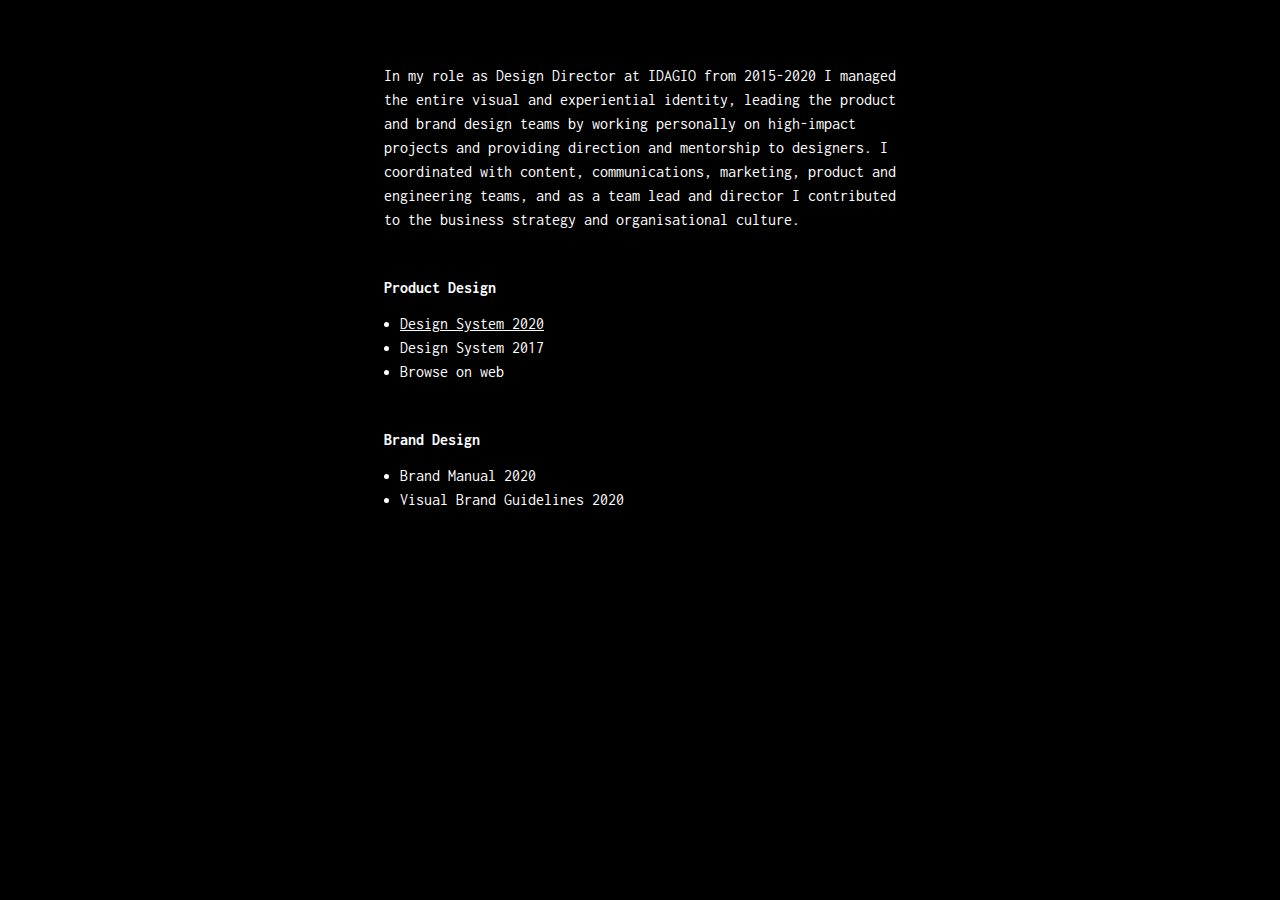
==== index.html @ 32e930f0 "Add index page, separate CSS, refine text" ====
<!doctype html>
<html lang="en">
<head>
  <meta charset="utf-8">
  <meta http-equiv="X-UA-Compatible" content="IE=edge,chrome=1">
  <title>IDAGIO — Antony Jan Orant</title>
  <meta name="description" content="Antony Jan Orant">

  <meta name="viewport" content="width=device-width">

  <link rel="stylesheet" href="css/style.css">
  <link href="https://fonts.googleapis.com/css2?family=Inconsolata:wght@400;700&display=swap" rel="stylesheet">
</head>
  <body>
    <p>In my role as Design Director at IDAGIO from 2015-2020 I managed the entire visual and experiential identity, leading the product and brand design teams by working personally on high-impact projects and providing direction and mentorship to designers. I coordinated with content, communications, marketing, product and engineering teams, and as a team lead and director I contributed to the business strategy and organisational culture.</p>
    <h2>Product Design</h2>
    <ul>
      <li><a href="product/design-system-2020">Design System 2020</a></li>
      <li><a>Design System 2017</a></li>
      <li><a>Browse on web</a></li>
    </ul>

    <h2>Brand Design</h2>
    <ul>
      <li><a>Brand Manual 2020</a></li>
      <li><a>Visual Brand Guidelines 2020</a></li>
    </ul>
  </body>
</html>
---- css/style.css ----
/* Variables */
:root {

}

* {
  box-sizing: border-box;
}

body {
  background-color: #000;
  color: #fff;
  font-family: 'Inconsolata', monospace;
  margin: 4rem auto;
  max-width: 32rem;
}

img {
  height: auto;
  margin: 1rem;
  max-width: 100%;
}

/* Text Styles */

h1 {
  font-size: 2rem;
  letter-spacing: 1px;
  line-height: 1;
  text-transform: uppercase;
}

h2 {
  font-size: 1rem;
  line-height: 1;
  margin-top: 3rem;
}

h3 {
  font-size: 1rem;
  line-height: 1;
  margin-top: 3rem;
}

p {
  line-height: 1.5;
  /* margin-bottom: 3rem; */
}

ul {
  line-height: 1.5;
  /* margin-bottom: 3rem; */
  padding-left: 1rem;
}

li {
  line-height: 1.5;
  /* margin-bottom: .5rem; */
}

a, a:link, a:visited {
  color: inherit;
}
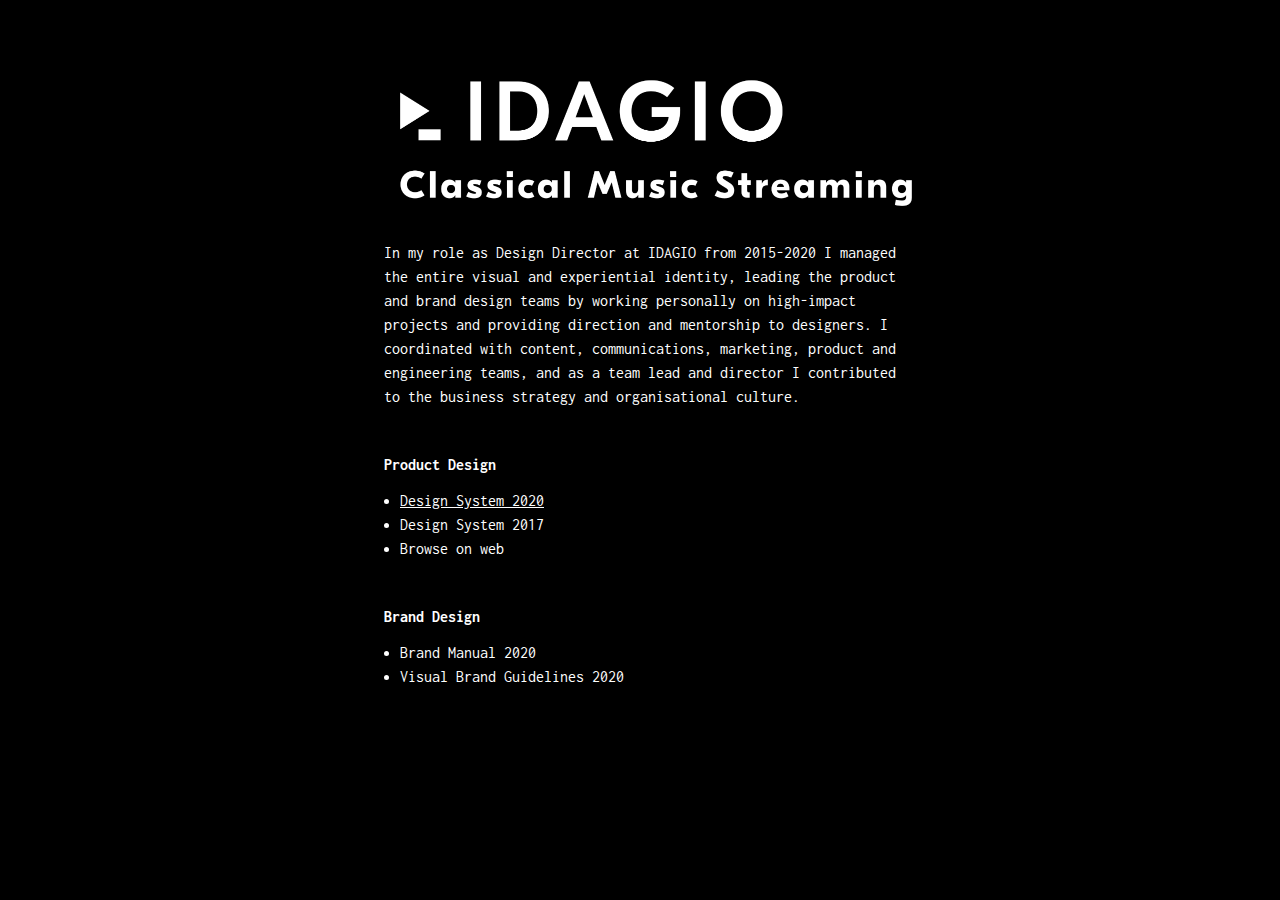
==== commit 18730fe6: "Add favicons, logo to index" ====
--- a/index.html
+++ b/index.html
@@ -7,11 +7,13 @@
   <meta name="description" content="Antony Jan Orant">
 
   <meta name="viewport" content="width=device-width">
+  <link rel="shortcut icon" href="favicon.png"/>
 
   <link rel="stylesheet" href="css/style.css">
   <link href="https://fonts.googleapis.com/css2?family=Inconsolata:wght@400;700&display=swap" rel="stylesheet">
 </head>
   <body>
+    <img src="img/idagio-logo-tagline-white.png" />
     <p>In my role as Design Director at IDAGIO from 2015-2020 I managed the entire visual and experiential identity, leading the product and brand design teams by working personally on high-impact projects and providing direction and mentorship to designers. I coordinated with content, communications, marketing, product and engineering teams, and as a team lead and director I contributed to the business strategy and organisational culture.</p>
     <h2>Product Design</h2>
     <ul>
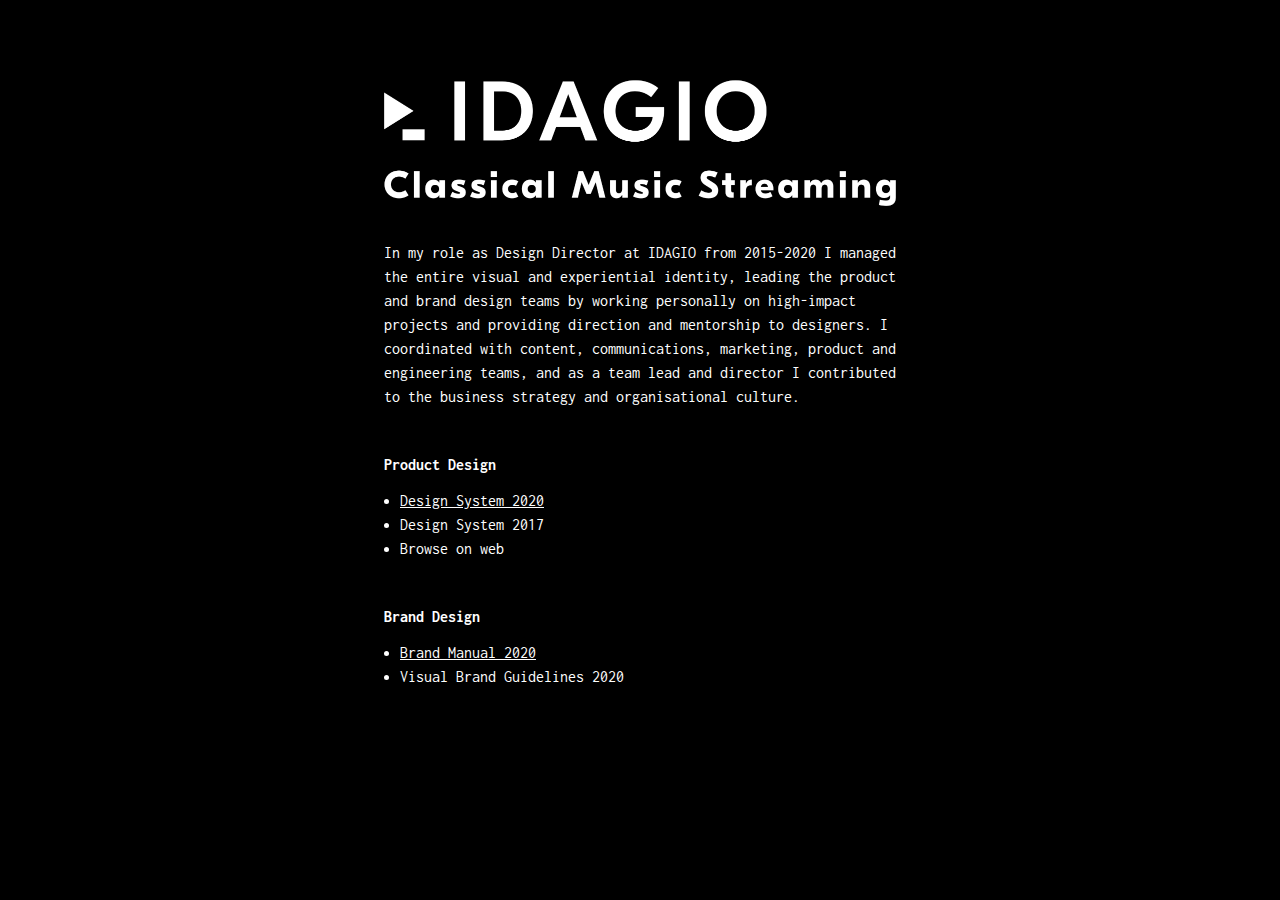
==== commit 521369b9: "Add brand manual project" ====
--- a/index.html
+++ b/index.html
@@ -24,7 +24,7 @@
 
     <h2>Brand Design</h2>
     <ul>
-      <li><a>Brand Manual 2020</a></li>
+      <li><a href="brand/manual">Brand Manual 2020</a></li>
       <li><a>Visual Brand Guidelines 2020</a></li>
     </ul>
   </body>
--- a/css/style.css
+++ b/css/style.css
@@ -17,7 +17,7 @@
 
 img {
   height: auto;
-  margin: 1rem;
+  margin: 1rem 0;
   max-width: 100%;
 }
 
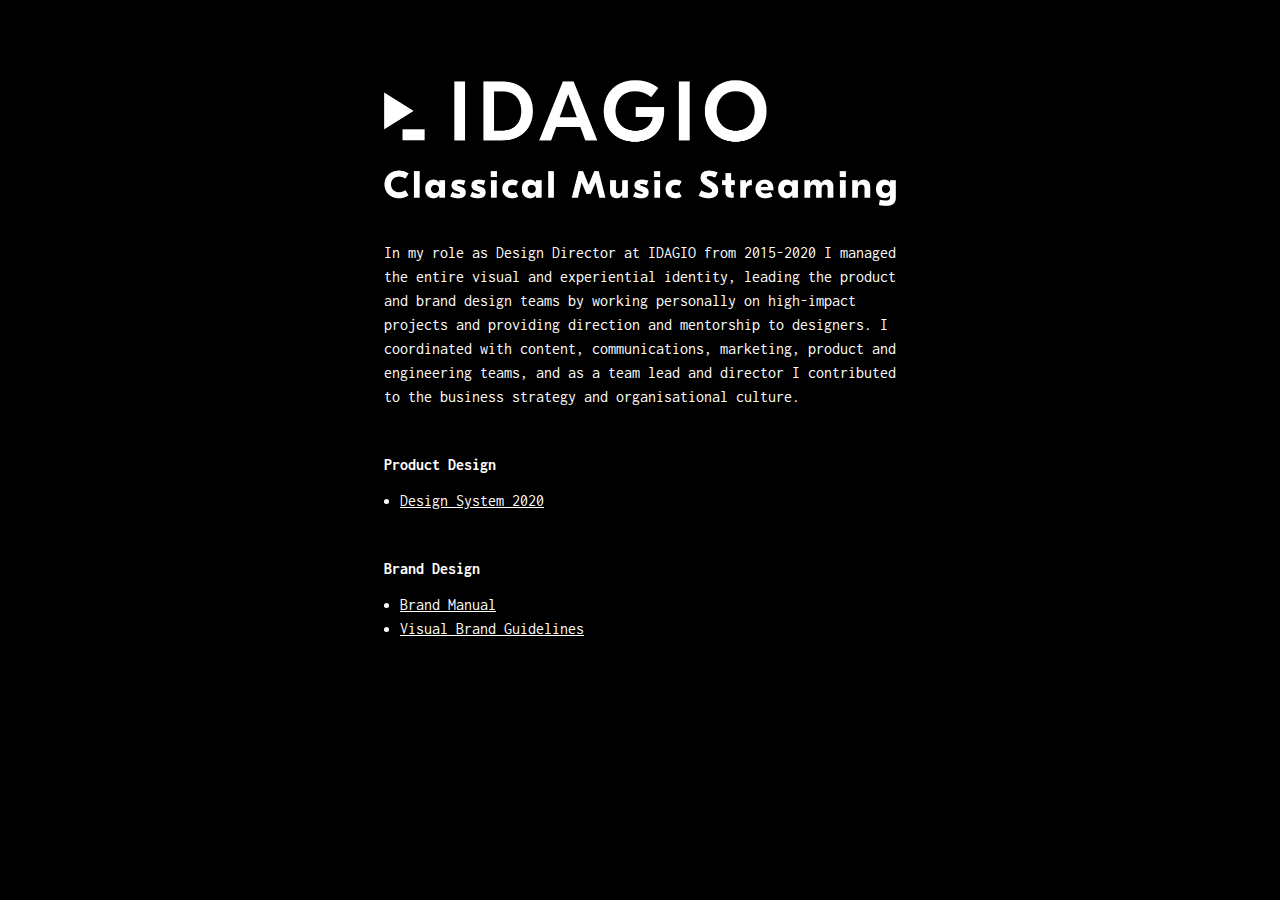
==== commit 83cdb938: "Add visual guidelines project, restructure folders, add noindex tags" ====
--- a/index.html
+++ b/index.html
@@ -5,6 +5,7 @@
   <meta http-equiv="X-UA-Compatible" content="IE=edge,chrome=1">
   <title>IDAGIO — Antony Jan Orant</title>
   <meta name="description" content="Antony Jan Orant">
+  <meta name="robots" content="noindex">
 
   <meta name="viewport" content="width=device-width">
   <link rel="shortcut icon" href="favicon.png"/>
@@ -17,15 +18,15 @@
     <p>In my role as Design Director at IDAGIO from 2015-2020 I managed the entire visual and experiential identity, leading the product and brand design teams by working personally on high-impact projects and providing direction and mentorship to designers. I coordinated with content, communications, marketing, product and engineering teams, and as a team lead and director I contributed to the business strategy and organisational culture.</p>
     <h2>Product Design</h2>
     <ul>
-      <li><a href="product/design-system-2020">Design System 2020</a></li>
-      <li><a>Design System 2017</a></li>
-      <li><a>Browse on web</a></li>
+      <li><a href="design-system-2020">Design System 2020</a></li>
+      <!-- <li><a>Design System 2017</a></li>
+      <li><a>Browse on web</a></li> -->
     </ul>
 
     <h2>Brand Design</h2>
     <ul>
-      <li><a href="brand/manual">Brand Manual 2020</a></li>
-      <li><a>Visual Brand Guidelines 2020</a></li>
+      <li><a href="brand-manual">Brand Manual</a></li>
+      <li><a href="visual-brand-guidelines">Visual Brand Guidelines</a></li>
     </ul>
   </body>
 </html>
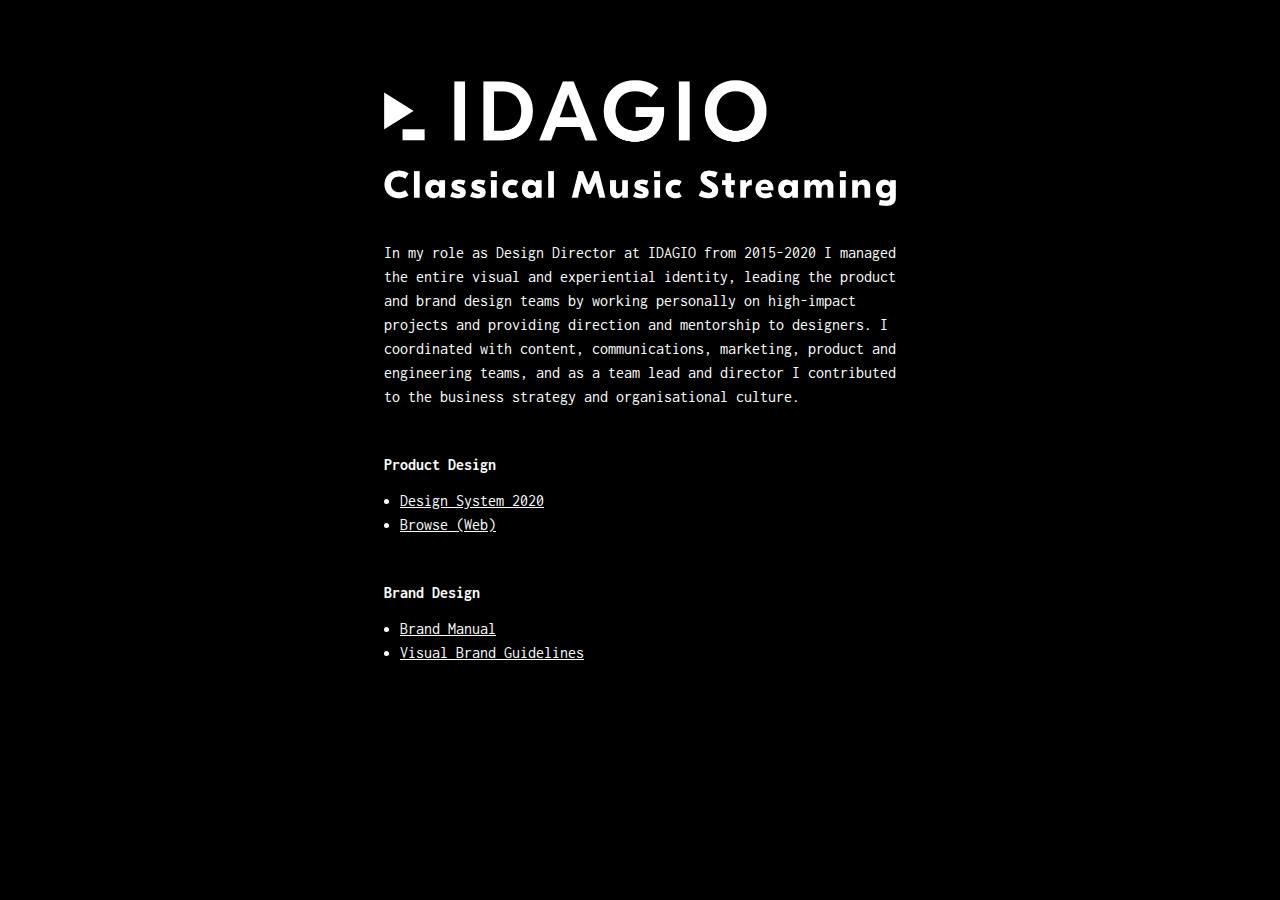
==== commit 8b84a35d: "Add link to Browse Web" ====
--- a/index.html
+++ b/index.html
@@ -19,8 +19,8 @@
     <h2>Product Design</h2>
     <ul>
       <li><a href="design-system-2020">Design System 2020</a></li>
-      <!-- <li><a>Design System 2017</a></li>
-      <li><a>Browse on web</a></li> -->
+      <!-- <li><a>Design System 2017</a></li> -->
+      <li><a href="browse-web">Browse (Web)</a></li>
     </ul>
 
     <h2>Brand Design</h2>
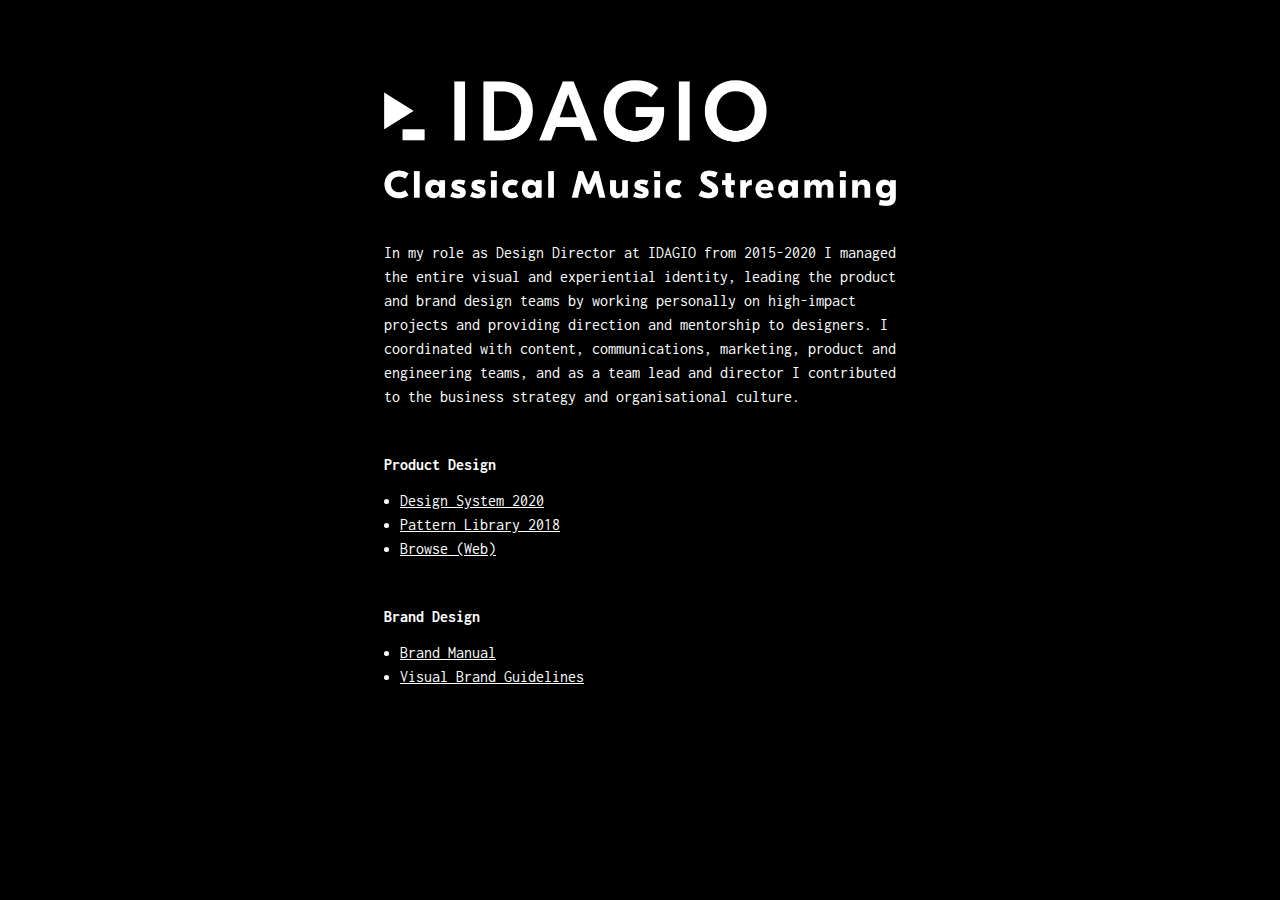
==== commit f8a5ba7e: "Add link to Pattern Library" ====
--- a/index.html
+++ b/index.html
@@ -19,7 +19,7 @@
     <h2>Product Design</h2>
     <ul>
       <li><a href="design-system-2020">Design System 2020</a></li>
-      <!-- <li><a>Design System 2017</a></li> -->
+      <li><a href="https://github.com/antorant/idagio-pattern-library">Pattern Library 2018</a></li>
       <li><a href="browse-web">Browse (Web)</a></li>
     </ul>
 
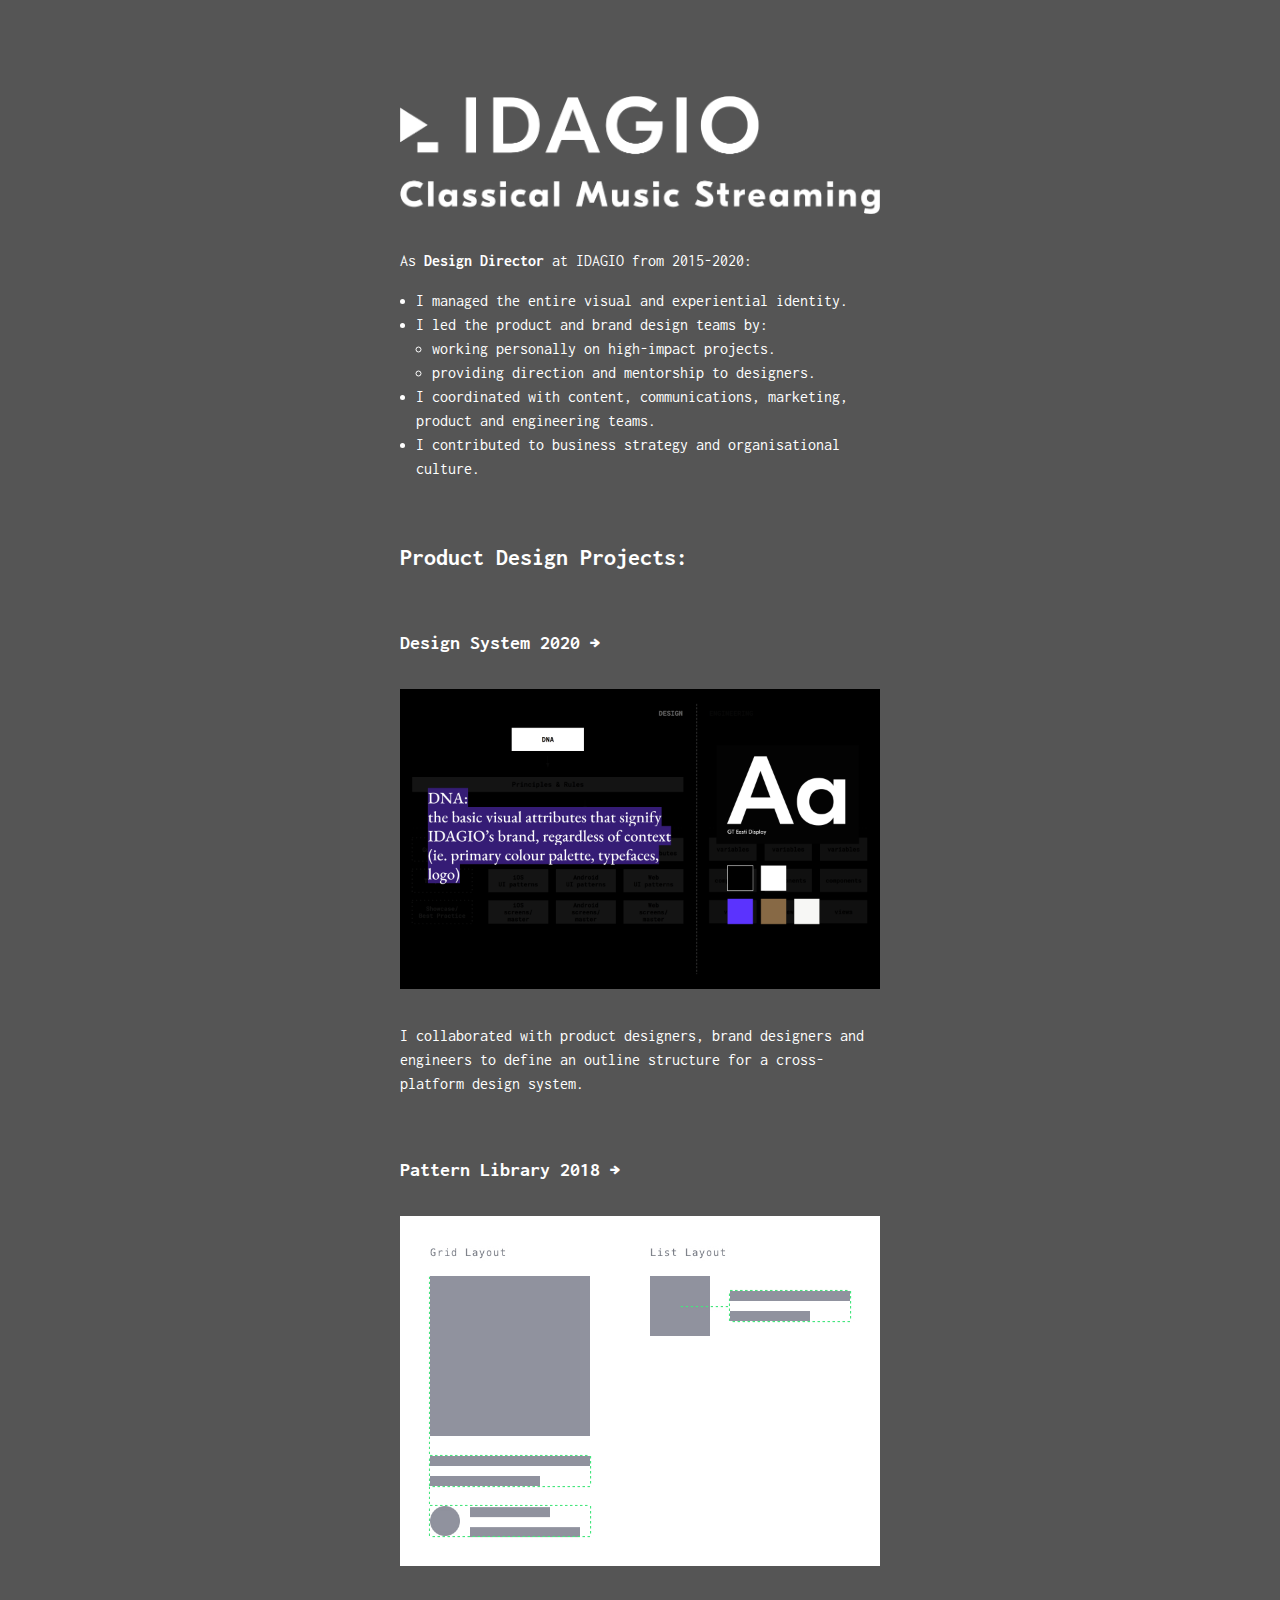
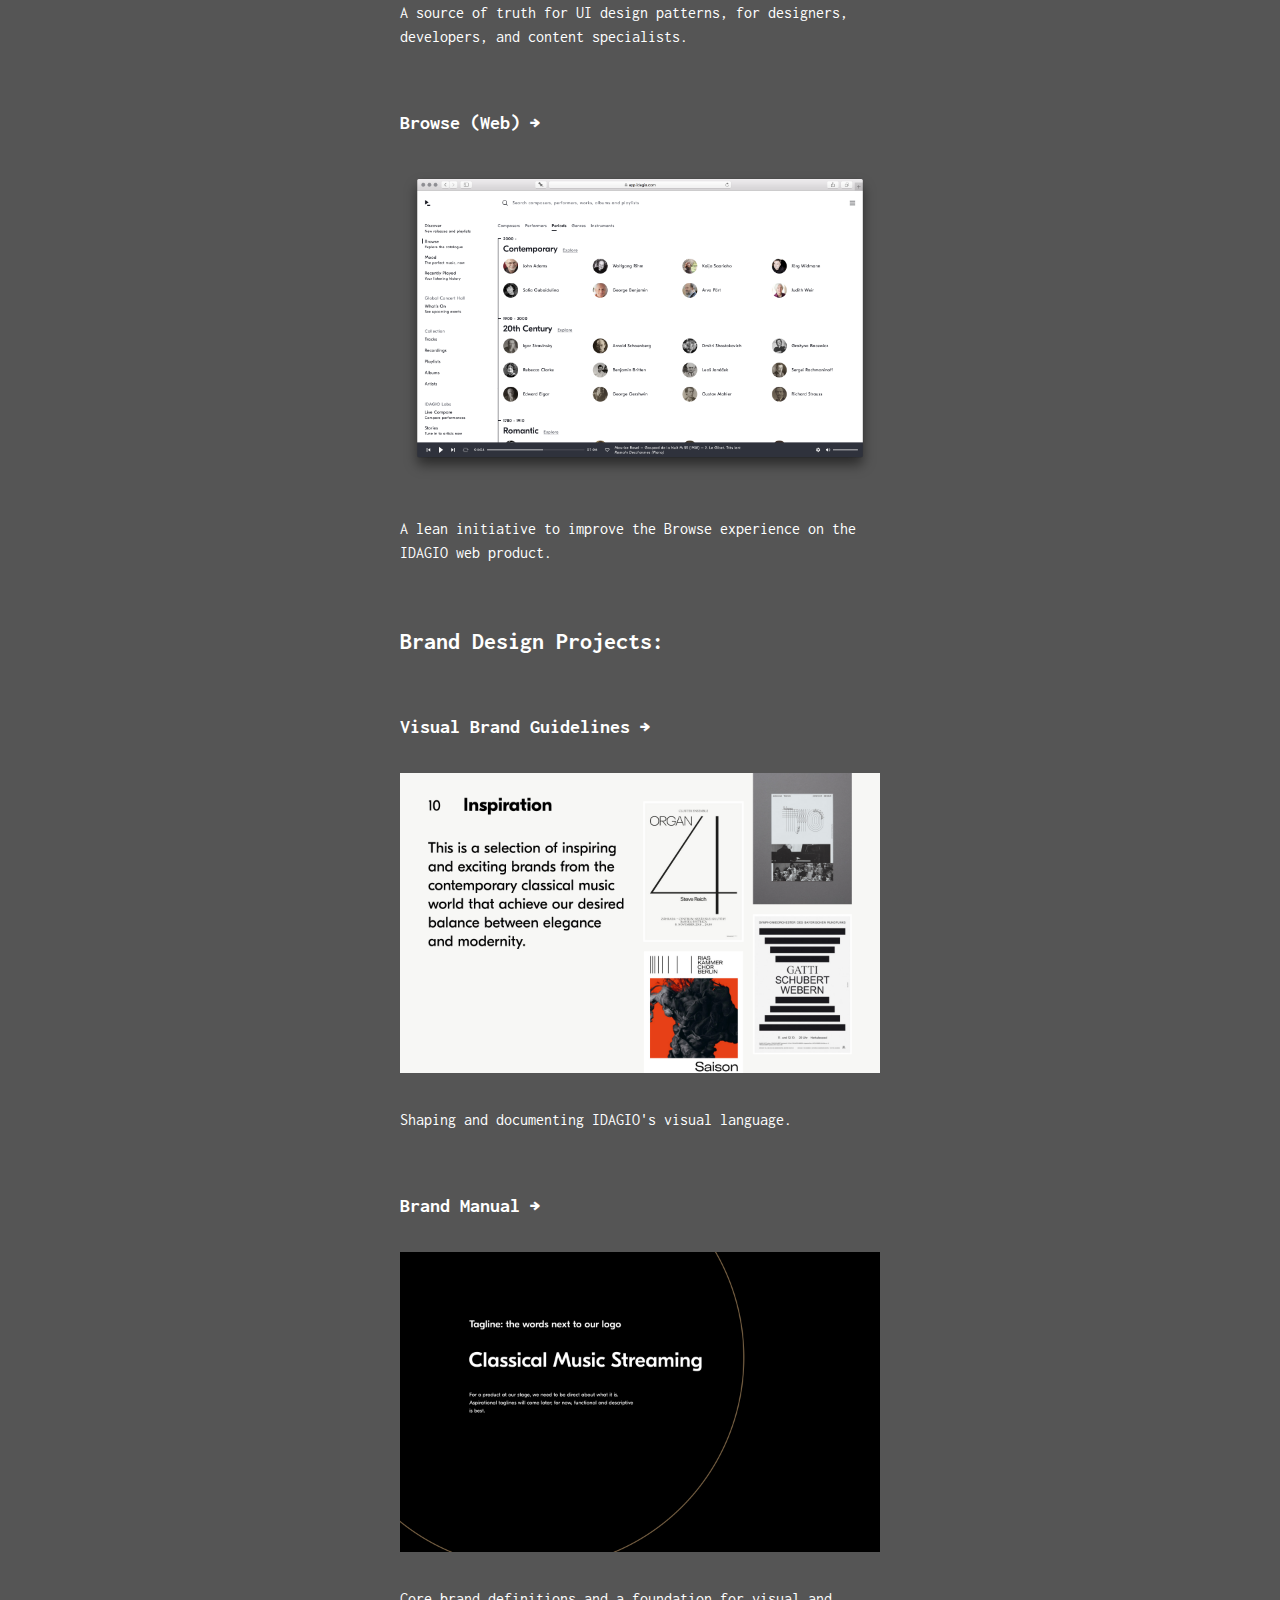
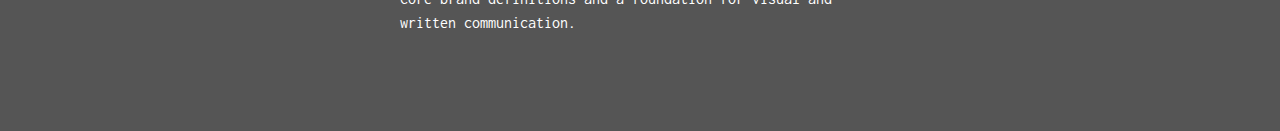
==== commit 0ea9dbd2: "Update styles, new content layout, gitignore" ====
--- a/index.html
+++ b/index.html
@@ -15,18 +15,46 @@
 </head>
   <body>
     <img src="img/idagio-logo-tagline-white.png" />
-    <p>In my role as Design Director at IDAGIO from 2015-2020 I managed the entire visual and experiential identity, leading the product and brand design teams by working personally on high-impact projects and providing direction and mentorship to designers. I coordinated with content, communications, marketing, product and engineering teams, and as a team lead and director I contributed to the business strategy and organisational culture.</p>
-    <h2>Product Design</h2>
+    <p>As <strong>Design Director</strong> at IDAGIO from 2015-2020:</p>
     <ul>
-      <li><a href="design-system-2020">Design System 2020</a></li>
-      <li><a href="https://github.com/antorant/idagio-pattern-library">Pattern Library 2018</a></li>
-      <li><a href="browse-web">Browse (Web)</a></li>
+      <li>I managed the entire visual and experiential identity.</li>
+      <li>I led the product and brand design teams by:
+        <ul>
+          <li>working personally on high-impact projects.</li>
+          <li>providing direction and mentorship to designers.</li>
+        </ul>
+      <li>I coordinated with content, communications, marketing, product and engineering teams.</li>
+      <li>I contributed to business strategy and organisational culture.</li>
     </ul>
 
-    <h2>Brand Design</h2>
-    <ul>
-      <li><a href="brand-manual">Brand Manual</a></li>
-      <li><a href="visual-brand-guidelines">Visual Brand Guidelines</a></li>
-    </ul>
+    <h2>Product Design Projects:</h2>
+    <a href="design-system-2020" class="project-link">
+      <h3>Design System 2020 &rarr;</h3>
+      <img src="design-system-2020/img/03.png" />
+      <p>I collaborated with product designers, brand designers and engineers to define an outline structure for a cross-platform design system.<p>
+    </a>
+    <a href="https://github.com/antorant/idagio-pattern-library" class="project-link">
+      <h3>Pattern Library 2018 &rarr;</h3>
+      <img src="img/cover__pattern-library-2018.jpeg" />
+      <p>A source of truth for UI design patterns, for designers, developers, and content specialists.</p>
+    </a>
+    <a href="browse-web" class="project-link">
+      <h3>Browse (Web) &rarr;</h3>
+      <img src="browse-web/img/03.png" />
+      <p>A lean initiative to improve the Browse experience on the IDAGIO web product.</p>
+    </a>
+
+
+    <h2>Brand Design Projects:</h2>
+    <a href="visual-brand-guidelines" class="project-link">
+      <h3>Visual Brand Guidelines &rarr;</h3>
+      <img src="visual-brand-guidelines/img/10.png" />
+      <p>Shaping and documenting IDAGIO's visual language.</p>
+    </a>
+    <a href="brand-manual" class="project-link">
+      <h3>Brand Manual &rarr;</h3>
+      <img src="brand-manual/img/05.png" />
+      <p>Core brand definitions and a foundation for visual and written communication.</p>
+    </a>
   </body>
 </html>
--- a/css/style.css
+++ b/css/style.css
@@ -7,12 +7,17 @@
   box-sizing: border-box;
 }
 
+html, body {
+
+}
+
 body {
-  background-color: #000;
+  background-color: #555;
   color: #fff;
   font-family: 'Inconsolata', monospace;
   margin: 4rem auto;
   max-width: 32rem;
+  padding: 1rem;
 }
 
 img {
@@ -31,15 +36,15 @@
 }
 
 h2 {
-  font-size: 1rem;
+  font-size: 1.5rem;
   line-height: 1;
-  margin-top: 3rem;
+  margin-top: 4rem;
 }
 
 h3 {
-  font-size: 1rem;
+  font-size: 1.25rem;
   line-height: 1;
-  margin-top: 3rem;
+  margin-top: 4rem;
 }
 
 p {
@@ -61,3 +66,10 @@
 a, a:link, a:visited {
   color: inherit;
 }
+
+.project-link {
+  display: block;
+  text-decoration: none;
+}
+
+.project-link:hover h3 { text-decoration: underline; }
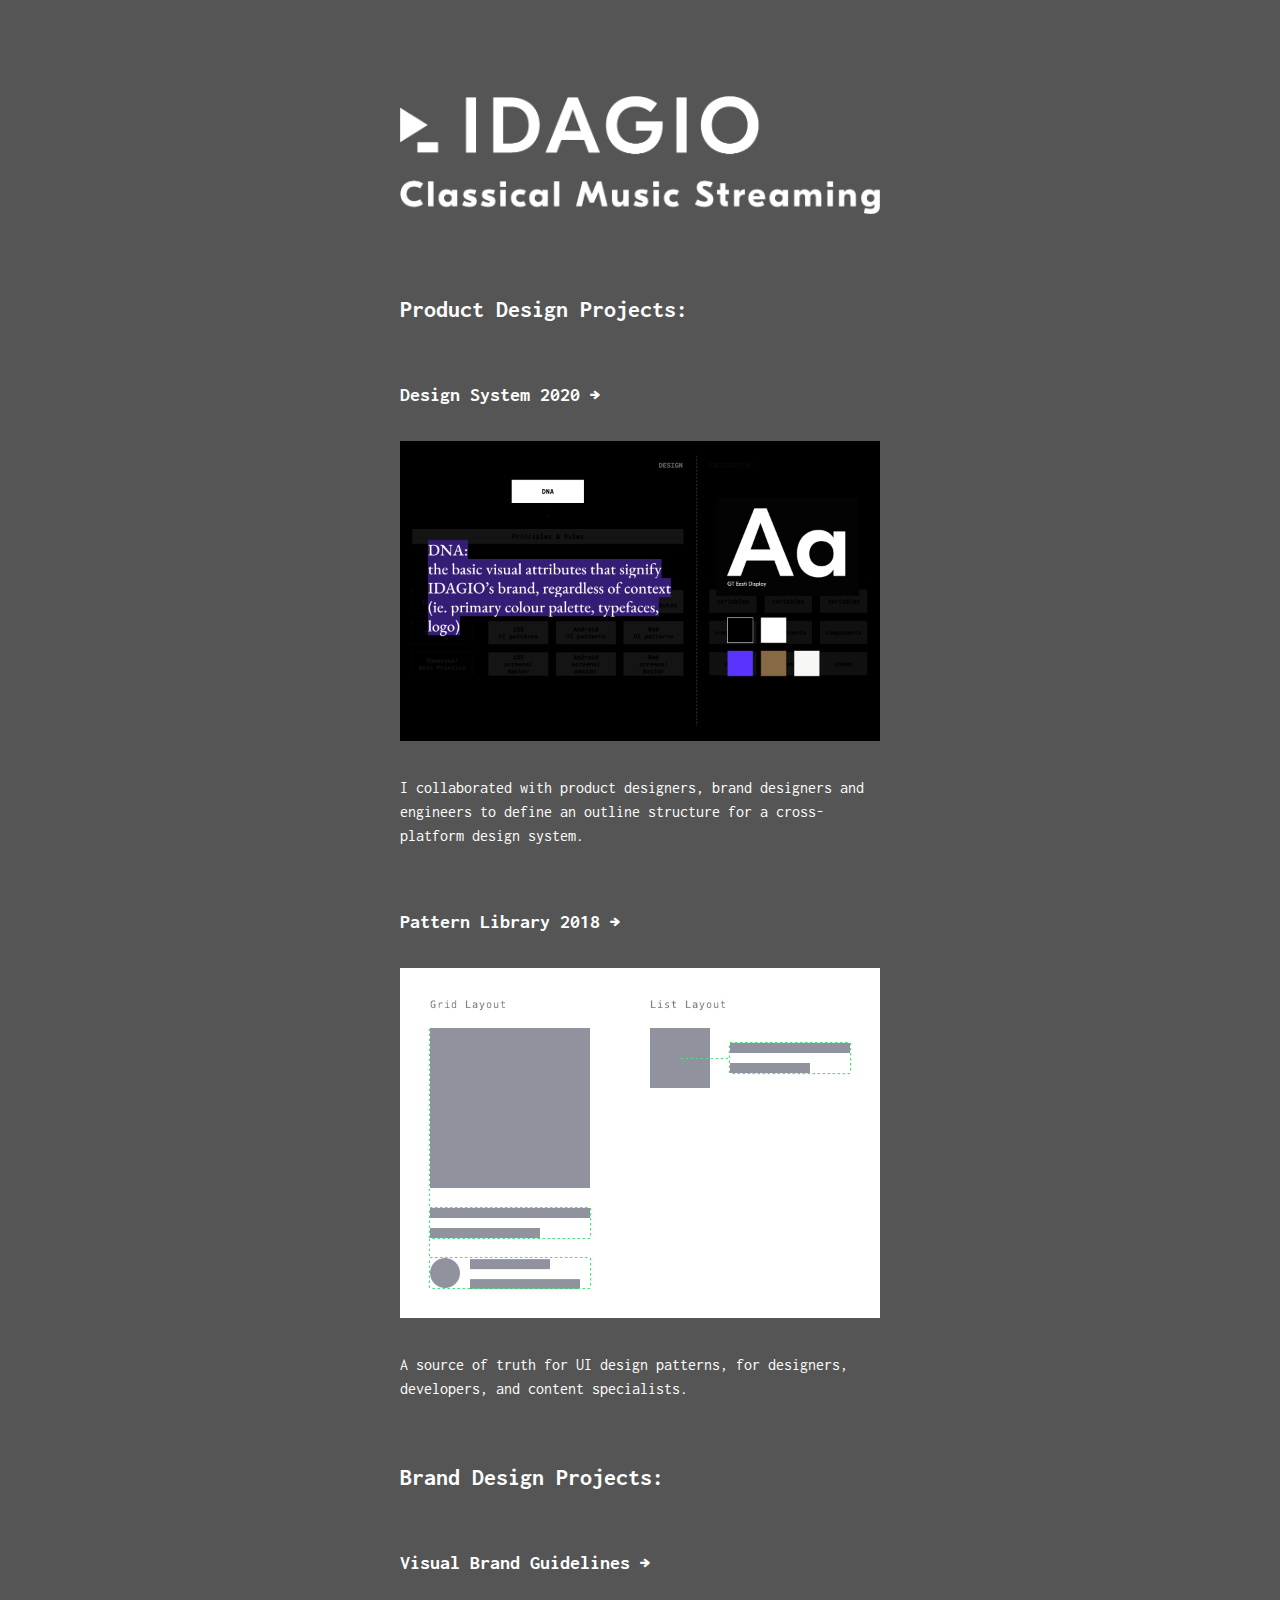
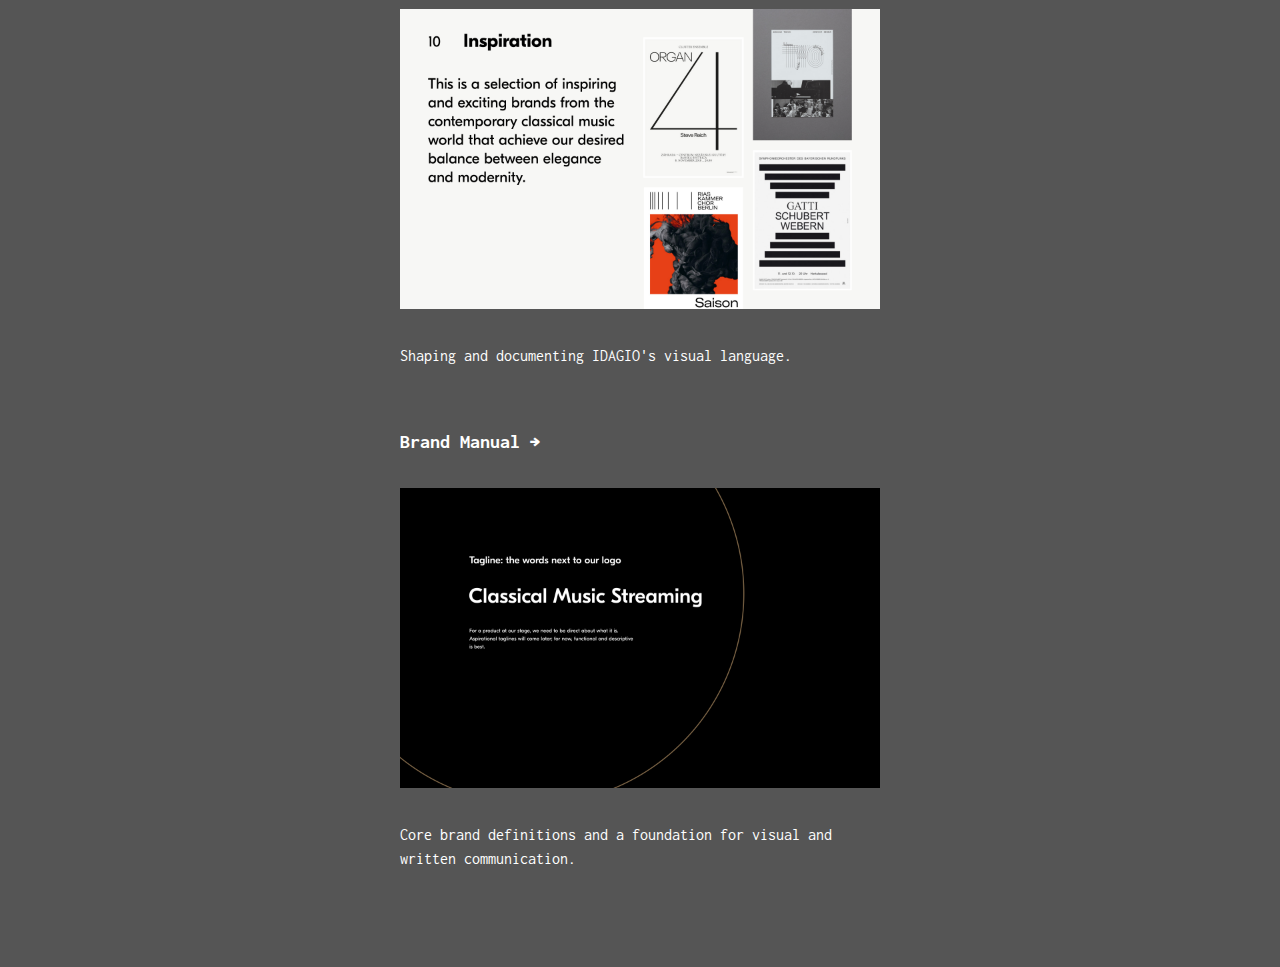
==== commit 0bc6fb9b: "Temporarily remove browse project link" ====
--- a/index.html
+++ b/index.html
@@ -15,6 +15,7 @@
 </head>
   <body>
     <img src="img/idagio-logo-tagline-white.png" />
+    <!--
     <p>As <strong>Design Director</strong> at IDAGIO from 2015-2020:</p>
     <ul>
       <li>I managed the entire visual and experiential identity.</li>
@@ -26,7 +27,7 @@
       <li>I coordinated with content, communications, marketing, product and engineering teams.</li>
       <li>I contributed to business strategy and organisational culture.</li>
     </ul>
-
+    -->
     <h2>Product Design Projects:</h2>
     <a href="design-system-2020" class="project-link">
       <h3>Design System 2020 &rarr;</h3>
@@ -38,11 +39,13 @@
       <img src="img/cover__pattern-library-2018.jpeg" />
       <p>A source of truth for UI design patterns, for designers, developers, and content specialists.</p>
     </a>
+    <!--
     <a href="browse-web" class="project-link">
       <h3>Browse (Web) &rarr;</h3>
       <img src="browse-web/img/03.png" />
       <p>A lean initiative to improve the Browse experience on the IDAGIO web product.</p>
     </a>
+    -->
 
 
     <h2>Brand Design Projects:</h2>
